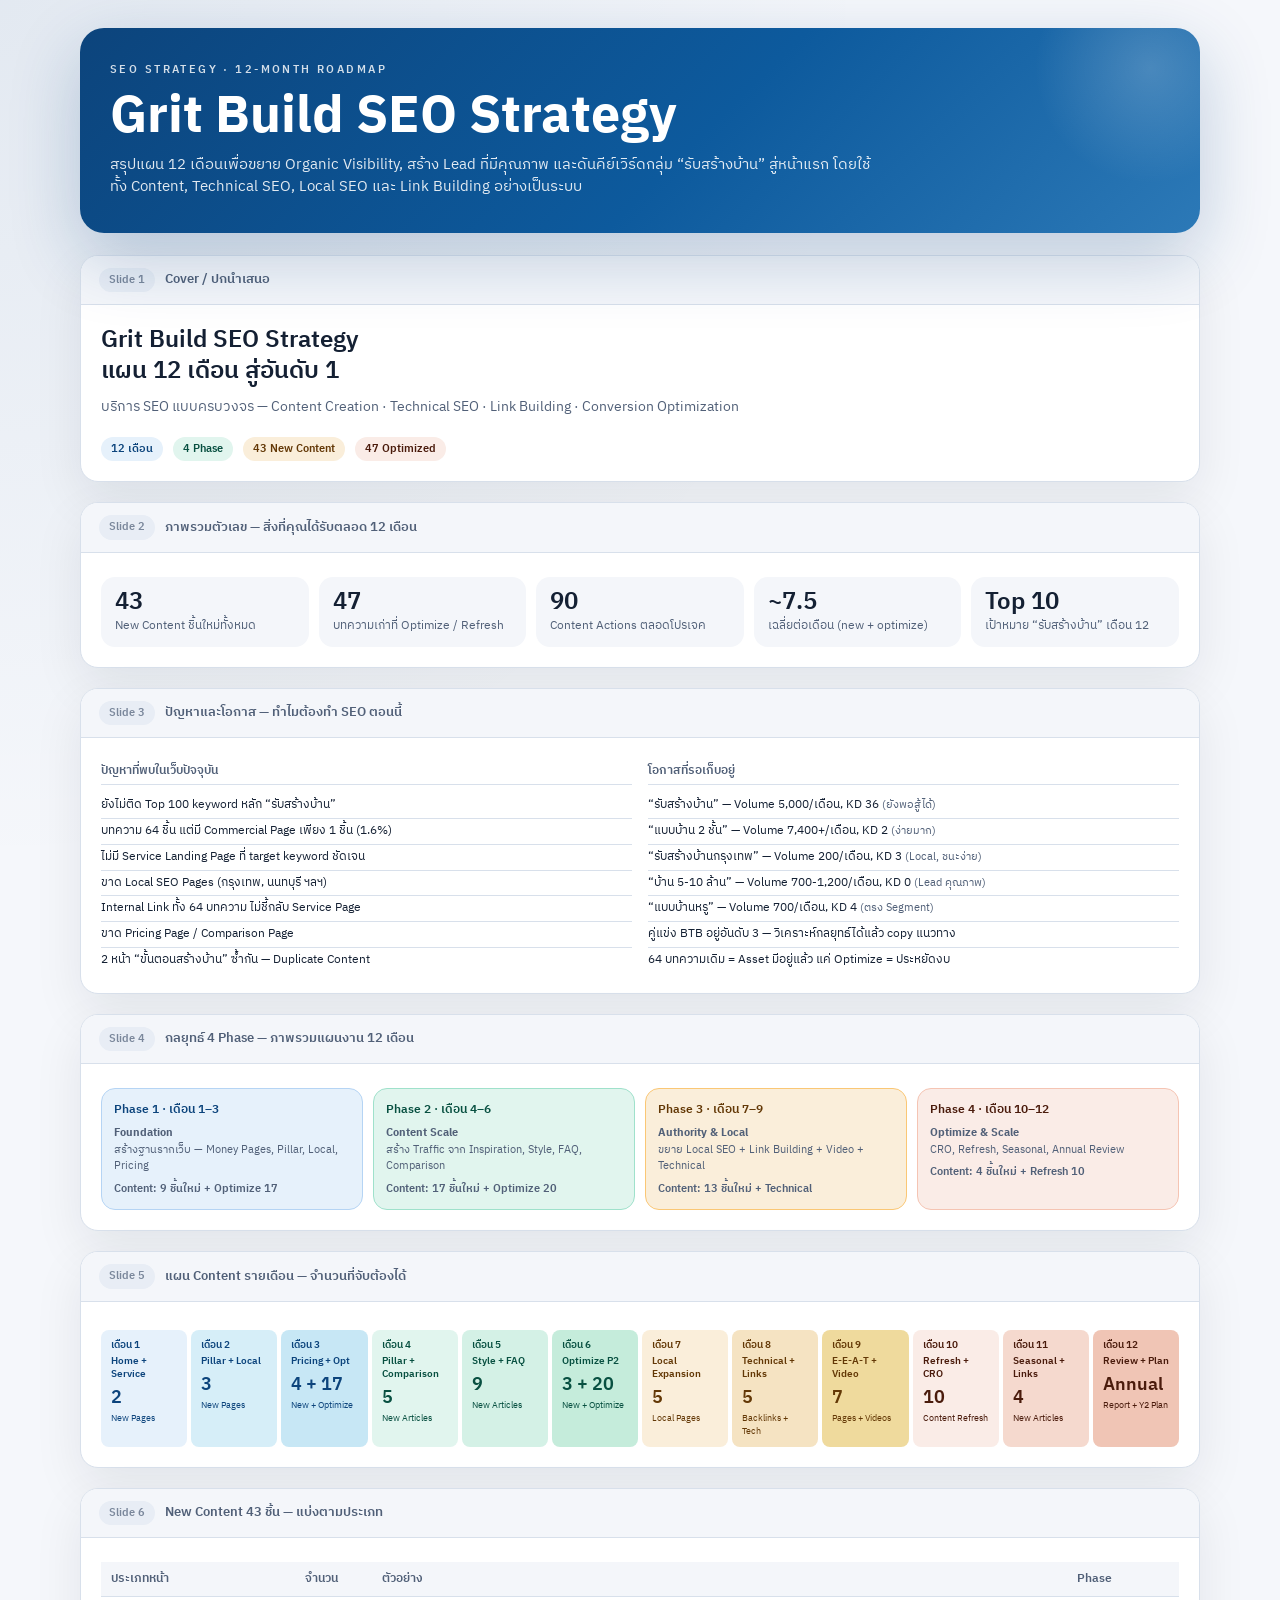
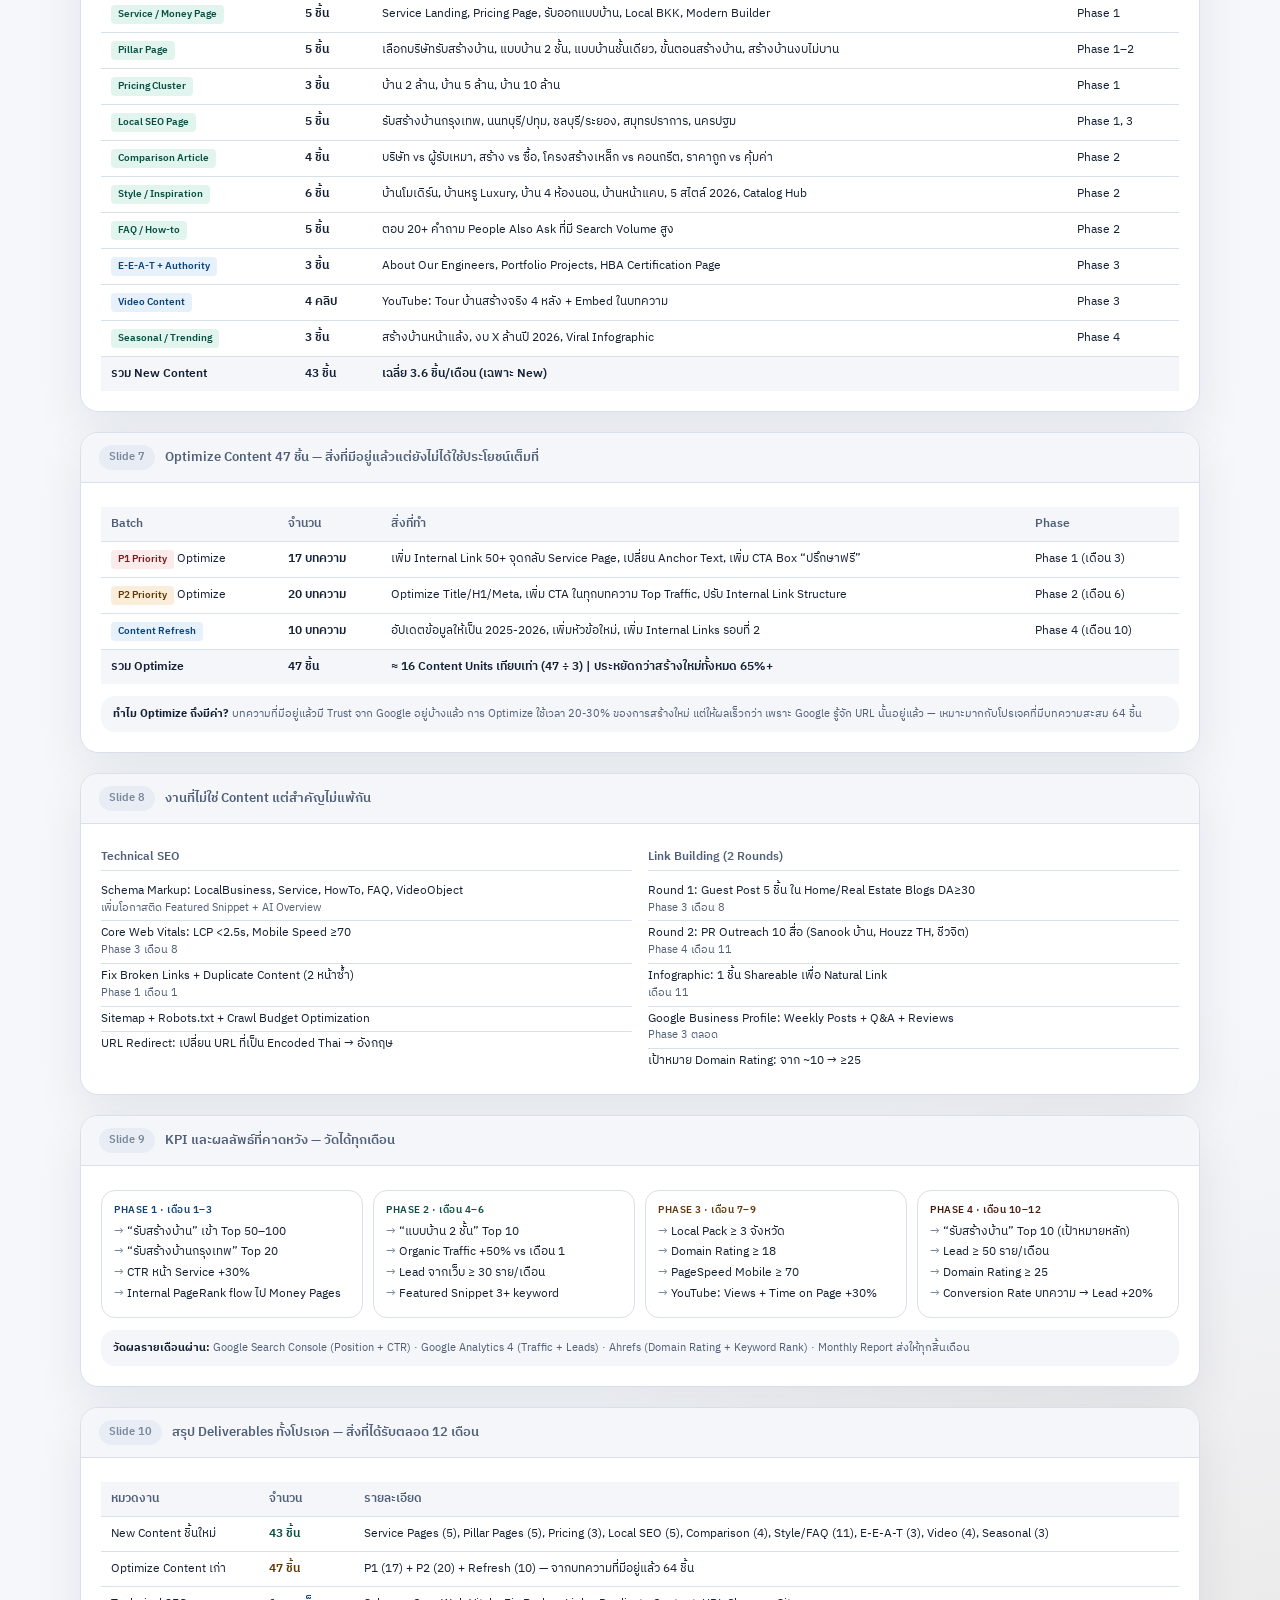
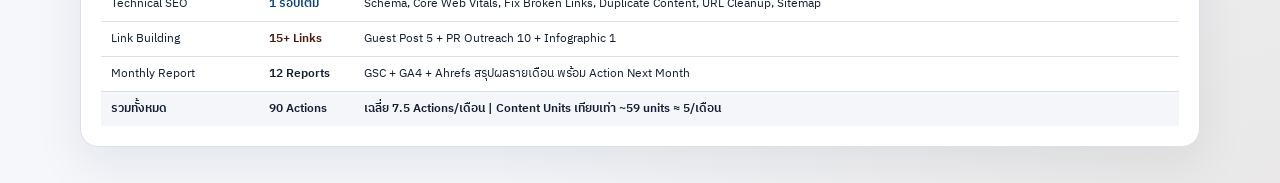
==== index.html @ d73e28b9 "Use SEO slide content as Pages homepage." ====
<!DOCTYPE html>
<html lang="th">
<head>
  <meta charset="UTF-8">
  <meta name="viewport" content="width=device-width, initial-scale=1.0">
  <title>Grit Build SEO Strategy 12 เดือน</title>
  <meta name="description" content="สไลด์สรุปแผน SEO 12 เดือนของ Grit Build ครอบคลุม content roadmap, technical SEO, KPI และ deliverables ทั้งโปรเจกต์">
  <link rel="preconnect" href="https://fonts.googleapis.com">
  <link rel="preconnect" href="https://fonts.gstatic.com" crossorigin>
  <link href="https://fonts.googleapis.com/css2?family=IBM+Plex+Sans+Thai:wght@300;400;500;600;700&display=swap" rel="stylesheet">
  <style>
    :root {
      --font-sans: 'IBM Plex Sans Thai', sans-serif;
      --color-bg: #f5f7fb;
      --color-panel: #ffffff;
      --color-background-secondary: #f4f6fa;
      --color-background-tertiary: #e8edf5;
      --color-border-tertiary: #d8e0eb;
      --color-text-primary: #142033;
      --color-text-secondary: #516078;
      --color-text-tertiary: #7a879b;
      --border-radius-md: 14px;
      --border-radius-lg: 18px;
      --shadow: 0 18px 50px rgba(15, 23, 42, 0.08);
    }

    * { box-sizing: border-box; margin: 0; padding: 0; }
    body {
      font-family: var(--font-sans);
      background:
        radial-gradient(circle at top left, rgba(12, 68, 124, 0.08), transparent 24%),
        radial-gradient(circle at bottom right, rgba(99, 56, 6, 0.08), transparent 22%),
        var(--color-bg);
      color: var(--color-text-primary);
      padding: 28px 18px 36px;
      line-height: 1.5;
    }

    .page {
      max-width: 1120px;
      margin: 0 auto;
    }

    .hero {
      background: linear-gradient(135deg, #0c447c 0%, #0d5a9d 55%, #2c79b7 100%);
      color: #fff;
      border-radius: 24px;
      padding: 34px 30px;
      box-shadow: 0 24px 70px rgba(12, 68, 124, 0.24);
      margin-bottom: 22px;
      position: relative;
      overflow: hidden;
    }

    .hero::after {
      content: '';
      position: absolute;
      width: 240px;
      height: 240px;
      right: -70px;
      top: -80px;
      border-radius: 50%;
      background: radial-gradient(circle, rgba(255,255,255,.18), transparent 68%);
    }

    .hero-kicker {
      font-size: 11px;
      letter-spacing: .22em;
      text-transform: uppercase;
      opacity: .82;
      margin-bottom: 10px;
      font-weight: 600;
    }

    .hero h1 {
      font-size: clamp(32px, 5vw, 52px);
      line-height: 1.1;
      margin-bottom: 8px;
    }

    .hero p {
      max-width: 760px;
      color: rgba(255,255,255,.88);
      font-size: 15px;
    }

    .sr-only {
      position: absolute;
      width: 1px;
      height: 1px;
      padding: 0;
      margin: -1px;
      overflow: hidden;
      clip: rect(0, 0, 0, 0);
      white-space: nowrap;
      border: 0;
    }

    .slides { display: flex; flex-direction: column; gap: 1.25rem; }
    .slide {
      border: 1px solid var(--color-border-tertiary);
      border-radius: var(--border-radius-lg);
      overflow: hidden;
      background: var(--color-panel);
      box-shadow: var(--shadow);
    }
    .slide-header {
      padding: 12px 18px;
      background: var(--color-background-secondary);
      border-bottom: 1px solid var(--color-border-tertiary);
      display: flex;
      align-items: center;
      gap: 10px;
      flex-wrap: wrap;
    }
    .slide-num {
      font-size: 11px;
      font-weight: 600;
      color: var(--color-text-tertiary);
      background: var(--color-background-tertiary);
      border-radius: 999px;
      padding: 4px 10px;
    }
    .slide-title { font-size: 13px; font-weight: 600; color: var(--color-text-secondary); }
    .slide-body { padding: 20px; }

    .big-title { font-size: 24px; font-weight: 600; color: var(--color-text-primary); line-height: 1.3; margin-bottom: 6px; }
    .sub-title { font-size: 14px; color: var(--color-text-secondary); }
    .tag { display: inline-block; font-size: 11px; padding: 4px 10px; border-radius: 99px; margin-right: 6px; margin-top: 8px; font-weight: 600; }
    .tag-blue { background: #E6F1FB; color: #0C447C; }
    .tag-teal { background: #E1F5EE; color: #085041; }
    .tag-amber { background: #FAEEDA; color: #633806; }
    .tag-coral { background: #FAECE7; color: #4A1B0C; }

    .metrics-row { display: grid; grid-template-columns: repeat(auto-fit, minmax(130px, 1fr)); gap: 10px; margin-top: 4px; }
    .metric { background: var(--color-background-secondary); border-radius: var(--border-radius-md); padding: 12px 14px; }
    .metric-val { font-size: 24px; font-weight: 600; color: var(--color-text-primary); line-height: 1.1; }
    .metric-label { font-size: 12px; color: var(--color-text-secondary); margin-top: 3px; line-height: 1.4; }

    .phase-grid { display: grid; grid-template-columns: repeat(auto-fit, minmax(140px, 1fr)); gap: 10px; margin-top: 4px; }
    .phase-card { border-radius: var(--border-radius-md); padding: 12px; border: 1px solid var(--color-border-tertiary); }
    .phase-card h4 { font-size: 12px; font-weight: 600; margin-bottom: 6px; }
    .phase-card p { font-size: 11px; color: var(--color-text-secondary); line-height: 1.5; }
    .phase-1 { background: #E6F1FB; border-color: #B5D4F4; }
    .phase-1 h4 { color: #0C447C; }
    .phase-2 { background: #E1F5EE; border-color: #9FE1CB; }
    .phase-2 h4 { color: #085041; }
    .phase-3 { background: #FAEEDA; border-color: #FAC775; }
    .phase-3 h4 { color: #633806; }
    .phase-4 { background: #FAECE7; border-color: #F5C4B3; }
    .phase-4 h4 { color: #4A1B0C; }

    .content-table { width: 100%; border-collapse: collapse; font-size: 12px; margin-top: 4px; }
    .content-table th { text-align: left; padding: 8px 10px; background: var(--color-background-secondary); color: var(--color-text-secondary); font-weight: 600; border-bottom: 1px solid var(--color-border-tertiary); }
    .content-table td { padding: 8px 10px; border-bottom: 1px solid var(--color-border-tertiary); vertical-align: top; color: var(--color-text-primary); }
    .content-table tr:last-child td { border-bottom: none; }
    .content-table .total td { font-weight: 600; background: var(--color-background-secondary); }

    .badge { display: inline-block; font-size: 10px; padding: 2px 7px; border-radius: 4px; font-weight: 600; white-space: nowrap; }
    .b-new { background: #E1F5EE; color: #085041; }
    .b-opt { background: #FAEEDA; color: #633806; }
    .b-tech { background: #E6F1FB; color: #0C447C; }
    .b-p1 { background: #FCEBEB; color: #791F1F; }

    .kpi-grid { display: grid; grid-template-columns: repeat(auto-fit, minmax(160px, 1fr)); gap: 10px; margin-top: 4px; }
    .kpi-card { border: 1px solid var(--color-border-tertiary); border-radius: var(--border-radius-md); padding: 12px; }
    .kpi-phase { font-size: 10px; font-weight: 600; color: var(--color-text-tertiary); margin-bottom: 4px; text-transform: uppercase; letter-spacing: 0.05em; }
    .kpi-item { font-size: 12px; color: var(--color-text-primary); padding: 2px 0; line-height: 1.4; }
    .kpi-item::before { content: "→ "; color: var(--color-text-tertiary); }

    .two-col { display: grid; grid-template-columns: 1fr 1fr; gap: 16px; margin-top: 4px; }
    .col-block h4 { font-size: 12px; font-weight: 600; color: var(--color-text-secondary); margin-bottom: 8px; padding-bottom: 4px; border-bottom: 1px solid var(--color-border-tertiary); }
    .col-block ul { list-style: none; padding: 0; }
    .col-block li { font-size: 12px; color: var(--color-text-primary); padding: 4px 0; border-bottom: 1px solid var(--color-border-tertiary); line-height: 1.4; }
    .col-block li:last-child { border-bottom: none; }
    .col-block li span { font-size: 11px; color: var(--color-text-secondary); }

    .month-strip { display: flex; gap: 4px; margin-top: 8px; flex-wrap: wrap; }
    .month-box { border-radius: 8px; padding: 8px 10px; min-width: 70px; flex: 1; }
    .month-box .mnum { font-size: 10px; font-weight: 600; margin-bottom: 2px; }
    .month-box .mtitle { font-size: 10px; font-weight: 600; line-height: 1.3; }
    .month-box .mcount { font-size: 18px; font-weight: 600; margin-top: 4px; }
    .month-box .munit { font-size: 9px; }
    .mb1 { background: #E6F1FB; color: #0C447C; }
    .mb2 { background: #D6EEF8; color: #0C447C; }
    .mb3 { background: #C7E7F5; color: #0C447C; }
    .mb4 { background: #E1F5EE; color: #085041; }
    .mb5 { background: #D4F1E6; color: #085041; }
    .mb6 { background: #C5ECDB; color: #085041; }
    .mb7 { background: #FAEEDA; color: #633806; }
    .mb8 { background: #F5E3C2; color: #633806; }
    .mb9 { background: #EFDA9D; color: #633806; }
    .mb10 { background: #FAECE7; color: #4A1B0C; }
    .mb11 { background: #F5D9CE; color: #4A1B0C; }
    .mb12 { background: #F0C5B5; color: #4A1B0C; }

    .note { font-size: 11px; color: var(--color-text-secondary); margin-top: 10px; line-height: 1.5; padding: 10px 12px; background: var(--color-background-secondary); border-radius: var(--border-radius-md); }
    .note strong { color: var(--color-text-primary); }

    @media (max-width: 860px) {
      body { padding: 16px 12px 28px; }
      .hero { padding: 24px 18px; border-radius: 18px; }
      .slide-body { padding: 16px; }
      .two-col { grid-template-columns: 1fr; }
      .content-table { display: block; overflow-x: auto; }
    }
  </style>
</head>
<body>
  <main class="page">
    <section class="hero">
      <div class="hero-kicker">SEO Strategy · 12-Month Roadmap</div>
      <h1>Grit Build SEO Strategy</h1>
      <p>สรุปแผน 12 เดือนเพื่อขยาย Organic Visibility, สร้าง Lead ที่มีคุณภาพ และดันคีย์เวิร์ดกลุ่ม “รับสร้างบ้าน” สู่หน้าแรก โดยใช้ทั้ง Content, Technical SEO, Local SEO และ Link Building อย่างเป็นระบบ</p>
    </section>

    <h2 class="sr-only">เนื้อหาสไลด์นำเสนอ Grit Build SEO Strategy 12 เดือน</h2>

    <div class="slides">

      <div class="slide">
        <div class="slide-header">
          <span class="slide-num">Slide 1</span>
          <span class="slide-title">Cover / ปกนำเสนอ</span>
        </div>
        <div class="slide-body">
          <p class="big-title">Grit Build SEO Strategy<br>แผน 12 เดือน สู่อันดับ 1</p>
          <p class="sub-title" style="margin-top:8px">บริการ SEO แบบครบวงจร — Content Creation · Technical SEO · Link Building · Conversion Optimization</p>
          <div style="margin-top:12px">
            <span class="tag tag-blue">12 เดือน</span>
            <span class="tag tag-teal">4 Phase</span>
            <span class="tag tag-amber">43 New Content</span>
            <span class="tag tag-coral">47 Optimized</span>
          </div>
        </div>
      </div>

      <div class="slide">
        <div class="slide-header">
          <span class="slide-num">Slide 2</span>
          <span class="slide-title">ภาพรวมตัวเลข — สิ่งที่คุณได้รับตลอด 12 เดือน</span>
        </div>
        <div class="slide-body">
          <div class="metrics-row">
            <div class="metric">
              <div class="metric-val">43</div>
              <div class="metric-label">New Content ชิ้นใหม่ทั้งหมด</div>
            </div>
            <div class="metric">
              <div class="metric-val">47</div>
              <div class="metric-label">บทความเก่าที่ Optimize / Refresh</div>
            </div>
            <div class="metric">
              <div class="metric-val">90</div>
              <div class="metric-label">Content Actions ตลอดโปรเจค</div>
            </div>
            <div class="metric">
              <div class="metric-val">~7.5</div>
              <div class="metric-label">เฉลี่ยต่อเดือน (new + optimize)</div>
            </div>
            <div class="metric">
              <div class="metric-val">Top 10</div>
              <div class="metric-label">เป้าหมาย “รับสร้างบ้าน” เดือน 12</div>
            </div>
          </div>
        </div>
      </div>

      <div class="slide">
        <div class="slide-header">
          <span class="slide-num">Slide 3</span>
          <span class="slide-title">ปัญหาและโอกาส — ทำไมต้องทำ SEO ตอนนี้</span>
        </div>
        <div class="slide-body">
          <div class="two-col">
            <div class="col-block">
              <h4>ปัญหาที่พบในเว็บปัจจุบัน</h4>
              <ul>
                <li>ยังไม่ติด Top 100 keyword หลัก “รับสร้างบ้าน”</li>
                <li>บทความ 64 ชิ้น แต่มี Commercial Page เพียง 1 ชิ้น (1.6%)</li>
                <li>ไม่มี Service Landing Page ที่ target keyword ชัดเจน</li>
                <li>ขาด Local SEO Pages (กรุงเทพ, นนทบุรี ฯลฯ)</li>
                <li>Internal Link ทั้ง 64 บทความ ไม่ชี้กลับ Service Page</li>
                <li>ขาด Pricing Page / Comparison Page</li>
                <li>2 หน้า “ขั้นตอนสร้างบ้าน” ซ้ำกัน — Duplicate Content</li>
              </ul>
            </div>
            <div class="col-block">
              <h4>โอกาสที่รอเก็บอยู่</h4>
              <ul>
                <li>“รับสร้างบ้าน” — Volume 5,000/เดือน, KD 36 <span>(ยังพอสู้ได้)</span></li>
                <li>“แบบบ้าน 2 ชั้น” — Volume 7,400+/เดือน, KD 2 <span>(ง่ายมาก)</span></li>
                <li>“รับสร้างบ้านกรุงเทพ” — Volume 200/เดือน, KD 3 <span>(Local, ชนะง่าย)</span></li>
                <li>“บ้าน 5-10 ล้าน” — Volume 700-1,200/เดือน, KD 0 <span>(Lead คุณภาพ)</span></li>
                <li>“แบบบ้านหรู” — Volume 700/เดือน, KD 4 <span>(ตรง Segment)</span></li>
                <li>คู่แข่ง BTB อยู่อันดับ 3 — วิเคราะห์กลยุทธ์ได้แล้ว copy แนวทาง</li>
                <li>64 บทความเดิม = Asset มีอยู่แล้ว แค่ Optimize = ประหยัดงบ</li>
              </ul>
            </div>
          </div>
        </div>
      </div>

      <div class="slide">
        <div class="slide-header">
          <span class="slide-num">Slide 4</span>
          <span class="slide-title">กลยุทธ์ 4 Phase — ภาพรวมแผนงาน 12 เดือน</span>
        </div>
        <div class="slide-body">
          <div class="phase-grid">
            <div class="phase-card phase-1">
              <h4>Phase 1 · เดือน 1–3</h4>
              <p><strong>Foundation</strong><br>สร้างฐานรากเว็บ — Money Pages, Pillar, Local, Pricing</p>
              <p style="margin-top:6px; font-size:11px; font-weight:600">Content: 9 ชิ้นใหม่ + Optimize 17</p>
            </div>
            <div class="phase-card phase-2">
              <h4>Phase 2 · เดือน 4–6</h4>
              <p><strong>Content Scale</strong><br>สร้าง Traffic จาก Inspiration, Style, FAQ, Comparison</p>
              <p style="margin-top:6px; font-size:11px; font-weight:600">Content: 17 ชิ้นใหม่ + Optimize 20</p>
            </div>
            <div class="phase-card phase-3">
              <h4>Phase 3 · เดือน 7–9</h4>
              <p><strong>Authority & Local</strong><br>ขยาย Local SEO + Link Building + Video + Technical</p>
              <p style="margin-top:6px; font-size:11px; font-weight:600">Content: 13 ชิ้นใหม่ + Technical</p>
            </div>
            <div class="phase-card phase-4">
              <h4>Phase 4 · เดือน 10–12</h4>
              <p><strong>Optimize & Scale</strong><br>CRO, Refresh, Seasonal, Annual Review</p>
              <p style="margin-top:6px; font-size:11px; font-weight:600">Content: 4 ชิ้นใหม่ + Refresh 10</p>
            </div>
          </div>
        </div>
      </div>

      <div class="slide">
        <div class="slide-header">
          <span class="slide-num">Slide 5</span>
          <span class="slide-title">แผน Content รายเดือน — จำนวนที่จับต้องได้</span>
        </div>
        <div class="slide-body">
          <div class="month-strip">
            <div class="month-box mb1"><div class="mnum">เดือน 1</div><div class="mtitle">Home + Service</div><div class="mcount">2</div><div class="munit">New Pages</div></div>
            <div class="month-box mb2"><div class="mnum">เดือน 2</div><div class="mtitle">Pillar + Local</div><div class="mcount">3</div><div class="munit">New Pages</div></div>
            <div class="month-box mb3"><div class="mnum">เดือน 3</div><div class="mtitle">Pricing + Opt</div><div class="mcount">4 + 17</div><div class="munit">New + Optimize</div></div>
            <div class="month-box mb4"><div class="mnum">เดือน 4</div><div class="mtitle">Pillar + Comparison</div><div class="mcount">5</div><div class="munit">New Articles</div></div>
            <div class="month-box mb5"><div class="mnum">เดือน 5</div><div class="mtitle">Style + FAQ</div><div class="mcount">9</div><div class="munit">New Articles</div></div>
            <div class="month-box mb6"><div class="mnum">เดือน 6</div><div class="mtitle">Optimize P2</div><div class="mcount">3 + 20</div><div class="munit">New + Optimize</div></div>
            <div class="month-box mb7"><div class="mnum">เดือน 7</div><div class="mtitle">Local Expansion</div><div class="mcount">5</div><div class="munit">Local Pages</div></div>
            <div class="month-box mb8"><div class="mnum">เดือน 8</div><div class="mtitle">Technical + Links</div><div class="mcount">5</div><div class="munit">Backlinks + Tech</div></div>
            <div class="month-box mb9"><div class="mnum">เดือน 9</div><div class="mtitle">E-E-A-T + Video</div><div class="mcount">7</div><div class="munit">Pages + Videos</div></div>
            <div class="month-box mb10"><div class="mnum">เดือน 10</div><div class="mtitle">Refresh + CRO</div><div class="mcount">10</div><div class="munit">Content Refresh</div></div>
            <div class="month-box mb11"><div class="mnum">เดือน 11</div><div class="mtitle">Seasonal + Links</div><div class="mcount">4</div><div class="munit">New Articles</div></div>
            <div class="month-box mb12"><div class="mnum">เดือน 12</div><div class="mtitle">Review + Plan</div><div class="mcount">Annual</div><div class="munit">Report + Y2 Plan</div></div>
          </div>
        </div>
      </div>

      <div class="slide">
        <div class="slide-header">
          <span class="slide-num">Slide 6</span>
          <span class="slide-title">New Content 43 ชิ้น — แบ่งตามประเภท</span>
        </div>
        <div class="slide-body">
          <table class="content-table">
            <thead>
              <tr><th>ประเภทหน้า</th><th>จำนวน</th><th>ตัวอย่าง</th><th>Phase</th></tr>
            </thead>
            <tbody>
              <tr><td><span class="badge b-new">Service / Money Page</span></td><td style="font-weight:600">5 ชิ้น</td><td>Service Landing, Pricing Page, รับออกแบบบ้าน, Local BKK, Modern Builder</td><td>Phase 1</td></tr>
              <tr><td><span class="badge b-new">Pillar Page</span></td><td style="font-weight:600">5 ชิ้น</td><td>เลือกบริษัทรับสร้างบ้าน, แบบบ้าน 2 ชั้น, แบบบ้านชั้นเดียว, ขั้นตอนสร้างบ้าน, สร้างบ้านงบไม่บาน</td><td>Phase 1–2</td></tr>
              <tr><td><span class="badge b-new">Pricing Cluster</span></td><td style="font-weight:600">3 ชิ้น</td><td>บ้าน 2 ล้าน, บ้าน 5 ล้าน, บ้าน 10 ล้าน</td><td>Phase 1</td></tr>
              <tr><td><span class="badge b-new">Local SEO Page</span></td><td style="font-weight:600">5 ชิ้น</td><td>รับสร้างบ้านกรุงเทพ, นนทบุรี/ปทุม, ชลบุรี/ระยอง, สมุทรปราการ, นครปฐม</td><td>Phase 1, 3</td></tr>
              <tr><td><span class="badge b-new">Comparison Article</span></td><td style="font-weight:600">4 ชิ้น</td><td>บริษัท vs ผู้รับเหมา, สร้าง vs ซื้อ, โครงสร้างเหล็ก vs คอนกรีต, ราคาถูก vs คุ้มค่า</td><td>Phase 2</td></tr>
              <tr><td><span class="badge b-new">Style / Inspiration</span></td><td style="font-weight:600">6 ชิ้น</td><td>บ้านโมเดิร์น, บ้านหรู Luxury, บ้าน 4 ห้องนอน, บ้านหน้าแคบ, 5 สไตล์ 2026, Catalog Hub</td><td>Phase 2</td></tr>
              <tr><td><span class="badge b-new">FAQ / How-to</span></td><td style="font-weight:600">5 ชิ้น</td><td>ตอบ 20+ คำถาม People Also Ask ที่มี Search Volume สูง</td><td>Phase 2</td></tr>
              <tr><td><span class="badge b-tech">E-E-A-T + Authority</span></td><td style="font-weight:600">3 ชิ้น</td><td>About Our Engineers, Portfolio Projects, HBA Certification Page</td><td>Phase 3</td></tr>
              <tr><td><span class="badge b-tech">Video Content</span></td><td style="font-weight:600">4 คลิป</td><td>YouTube: Tour บ้านสร้างจริง 4 หลัง + Embed ในบทความ</td><td>Phase 3</td></tr>
              <tr><td><span class="badge b-new">Seasonal / Trending</span></td><td style="font-weight:600">3 ชิ้น</td><td>สร้างบ้านหน้าแล้ง, งบ X ล้านปี 2026, Viral Infographic</td><td>Phase 4</td></tr>
              <tr class="total"><td>รวม New Content</td><td>43 ชิ้น</td><td colspan="2">เฉลี่ย 3.6 ชิ้น/เดือน (เฉพาะ New)</td></tr>
            </tbody>
          </table>
        </div>
      </div>

      <div class="slide">
        <div class="slide-header">
          <span class="slide-num">Slide 7</span>
          <span class="slide-title">Optimize Content 47 ชิ้น — สิ่งที่มีอยู่แล้วแต่ยังไม่ได้ใช้ประโยชน์เต็มที่</span>
        </div>
        <div class="slide-body">
          <table class="content-table">
            <thead>
              <tr><th>Batch</th><th>จำนวน</th><th>สิ่งที่ทำ</th><th>Phase</th></tr>
            </thead>
            <tbody>
              <tr><td><span class="badge b-p1">P1 Priority</span> Optimize</td><td style="font-weight:600">17 บทความ</td><td>เพิ่ม Internal Link 50+ จุดกลับ Service Page, เปลี่ยน Anchor Text, เพิ่ม CTA Box “ปรึกษาฟรี”</td><td>Phase 1 (เดือน 3)</td></tr>
              <tr><td><span class="badge b-opt">P2 Priority</span> Optimize</td><td style="font-weight:600">20 บทความ</td><td>Optimize Title/H1/Meta, เพิ่ม CTA ในทุกบทความ Top Traffic, ปรับ Internal Link Structure</td><td>Phase 2 (เดือน 6)</td></tr>
              <tr><td><span class="badge b-tech">Content Refresh</span></td><td style="font-weight:600">10 บทความ</td><td>อัปเดตข้อมูลให้เป็น 2025-2026, เพิ่มหัวข้อใหม่, เพิ่ม Internal Links รอบที่ 2</td><td>Phase 4 (เดือน 10)</td></tr>
              <tr class="total"><td>รวม Optimize</td><td>47 ชิ้น</td><td colspan="2">≈ 16 Content Units เทียบเท่า (47 ÷ 3) | ประหยัดกว่าสร้างใหม่ทั้งหมด 65%+</td></tr>
            </tbody>
          </table>
          <p class="note" style="margin-top:12px"><strong>ทำไม Optimize ถึงมีค่า?</strong> บทความที่มีอยู่แล้วมี Trust จาก Google อยู่บ้างแล้ว การ Optimize ใช้เวลา 20-30% ของการสร้างใหม่ แต่ให้ผลเร็วกว่า เพราะ Google รู้จัก URL นั้นอยู่แล้ว — เหมาะมากกับโปรเจคที่มีบทความสะสม 64 ชิ้น</p>
        </div>
      </div>

      <div class="slide">
        <div class="slide-header">
          <span class="slide-num">Slide 8</span>
          <span class="slide-title">งานที่ไม่ใช่ Content แต่สำคัญไม่แพ้กัน</span>
        </div>
        <div class="slide-body">
          <div class="two-col">
            <div class="col-block">
              <h4>Technical SEO</h4>
              <ul>
                <li>Schema Markup: LocalBusiness, Service, HowTo, FAQ, VideoObject<br><span>เพิ่มโอกาสติด Featured Snippet + AI Overview</span></li>
                <li>Core Web Vitals: LCP &lt;2.5s, Mobile Speed ≥70<br><span>Phase 3 เดือน 8</span></li>
                <li>Fix Broken Links + Duplicate Content (2 หน้าซ้ำ)<br><span>Phase 1 เดือน 1</span></li>
                <li>Sitemap + Robots.txt + Crawl Budget Optimization</li>
                <li>URL Redirect: เปลี่ยน URL ที่เป็น Encoded Thai → อังกฤษ</li>
              </ul>
            </div>
            <div class="col-block">
              <h4>Link Building (2 Rounds)</h4>
              <ul>
                <li>Round 1: Guest Post 5 ชิ้น ใน Home/Real Estate Blogs DA≥30<br><span>Phase 3 เดือน 8</span></li>
                <li>Round 2: PR Outreach 10 สื่อ (Sanook บ้าน, Houzz TH, ชีวจิต)<br><span>Phase 4 เดือน 11</span></li>
                <li>Infographic: 1 ชิ้น Shareable เพื่อ Natural Link<br><span>เดือน 11</span></li>
                <li>Google Business Profile: Weekly Posts + Q&A + Reviews<br><span>Phase 3 ตลอด</span></li>
                <li>เป้าหมาย Domain Rating: จาก ~10 → ≥25</li>
              </ul>
            </div>
          </div>
        </div>
      </div>

      <div class="slide">
        <div class="slide-header">
          <span class="slide-num">Slide 9</span>
          <span class="slide-title">KPI และผลลัพธ์ที่คาดหวัง — วัดได้ทุกเดือน</span>
        </div>
        <div class="slide-body">
          <div class="kpi-grid">
            <div class="kpi-card">
              <div class="kpi-phase" style="color:#0C447C">Phase 1 · เดือน 1–3</div>
              <div class="kpi-item">“รับสร้างบ้าน” เข้า Top 50–100</div>
              <div class="kpi-item">“รับสร้างบ้านกรุงเทพ” Top 20</div>
              <div class="kpi-item">CTR หน้า Service +30%</div>
              <div class="kpi-item">Internal PageRank flow ไป Money Pages</div>
            </div>
            <div class="kpi-card">
              <div class="kpi-phase" style="color:#085041">Phase 2 · เดือน 4–6</div>
              <div class="kpi-item">“แบบบ้าน 2 ชั้น” Top 10</div>
              <div class="kpi-item">Organic Traffic +50% vs เดือน 1</div>
              <div class="kpi-item">Lead จากเว็บ ≥ 30 ราย/เดือน</div>
              <div class="kpi-item">Featured Snippet 3+ keyword</div>
            </div>
            <div class="kpi-card">
              <div class="kpi-phase" style="color:#633806">Phase 3 · เดือน 7–9</div>
              <div class="kpi-item">Local Pack ≥ 3 จังหวัด</div>
              <div class="kpi-item">Domain Rating ≥ 18</div>
              <div class="kpi-item">PageSpeed Mobile ≥ 70</div>
              <div class="kpi-item">YouTube: Views + Time on Page +30%</div>
            </div>
            <div class="kpi-card">
              <div class="kpi-phase" style="color:#4A1B0C">Phase 4 · เดือน 10–12</div>
              <div class="kpi-item">“รับสร้างบ้าน” Top 10 (เป้าหมายหลัก)</div>
              <div class="kpi-item">Lead ≥ 50 ราย/เดือน</div>
              <div class="kpi-item">Domain Rating ≥ 25</div>
              <div class="kpi-item">Conversion Rate บทความ → Lead +20%</div>
            </div>
          </div>
          <p class="note" style="margin-top:12px"><strong>วัดผลรายเดือนผ่าน:</strong> Google Search Console (Position + CTR) · Google Analytics 4 (Traffic + Leads) · Ahrefs (Domain Rating + Keyword Rank) · Monthly Report ส่งให้ทุกสิ้นเดือน</p>
        </div>
      </div>

      <div class="slide">
        <div class="slide-header">
          <span class="slide-num">Slide 10</span>
          <span class="slide-title">สรุป Deliverables ทั้งโปรเจค — สิ่งที่ได้รับตลอด 12 เดือน</span>
        </div>
        <div class="slide-body">
          <table class="content-table">
            <thead>
              <tr><th>หมวดงาน</th><th>จำนวน</th><th>รายละเอียด</th></tr>
            </thead>
            <tbody>
              <tr><td>New Content ชิ้นใหม่</td><td style="font-weight:600; color:#085041">43 ชิ้น</td><td>Service Pages (5), Pillar Pages (5), Pricing (3), Local SEO (5), Comparison (4), Style/FAQ (11), E-E-A-T (3), Video (4), Seasonal (3)</td></tr>
              <tr><td>Optimize Content เก่า</td><td style="font-weight:600; color:#633806">47 ชิ้น</td><td>P1 (17) + P2 (20) + Refresh (10) — จากบทความที่มีอยู่แล้ว 64 ชิ้น</td></tr>
              <tr><td>Technical SEO</td><td style="font-weight:600; color:#0C447C">1 รอบเต็ม</td><td>Schema, Core Web Vitals, Fix Broken Links, Duplicate Content, URL Cleanup, Sitemap</td></tr>
              <tr><td>Link Building</td><td style="font-weight:600; color:#4A1B0C">15+ Links</td><td>Guest Post 5 + PR Outreach 10 + Infographic 1</td></tr>
              <tr><td>Monthly Report</td><td style="font-weight:600">12 Reports</td><td>GSC + GA4 + Ahrefs สรุปผลรายเดือน พร้อม Action Next Month</td></tr>
              <tr class="total"><td>รวมทั้งหมด</td><td>90 Actions</td><td>เฉลี่ย 7.5 Actions/เดือน | Content Units เทียบเท่า ~59 units ≈ 5/เดือน</td></tr>
            </tbody>
          </table>
        </div>
      </div>

    </div>
  </main>
</body>
</html>
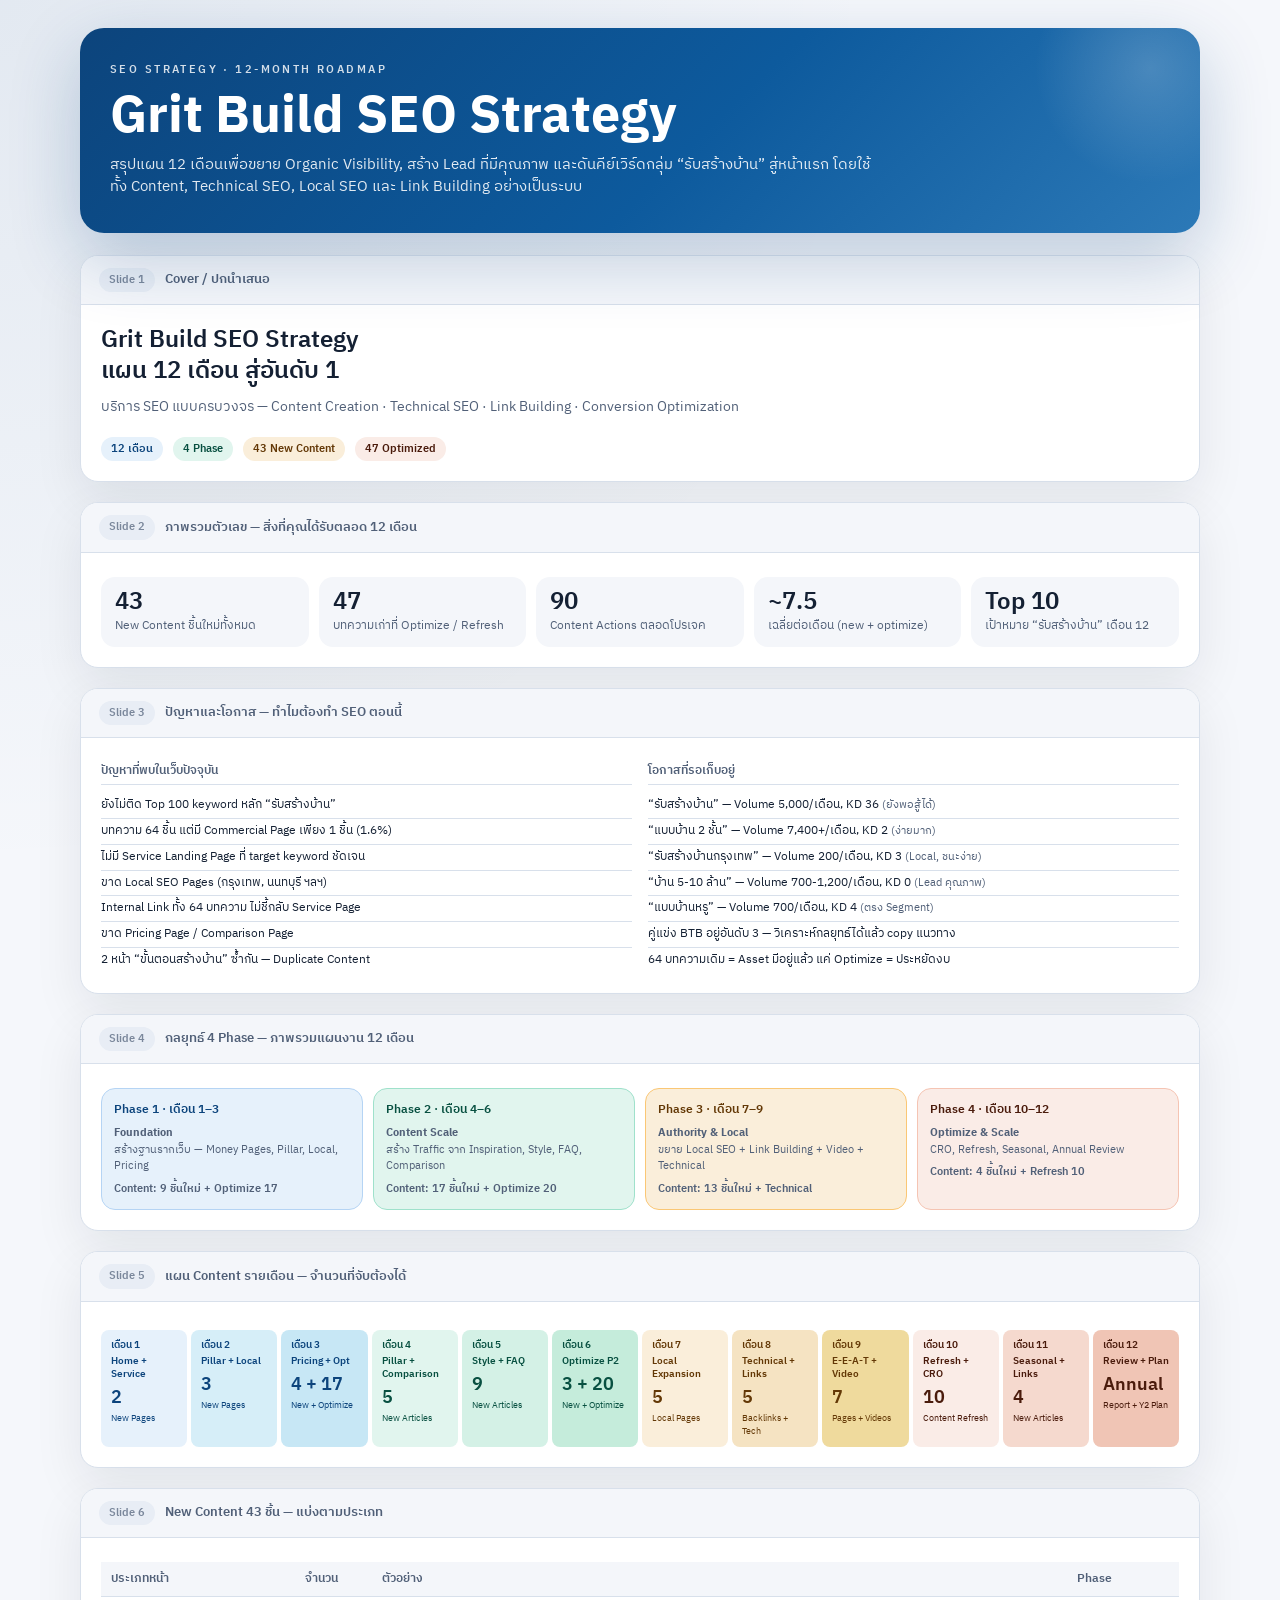
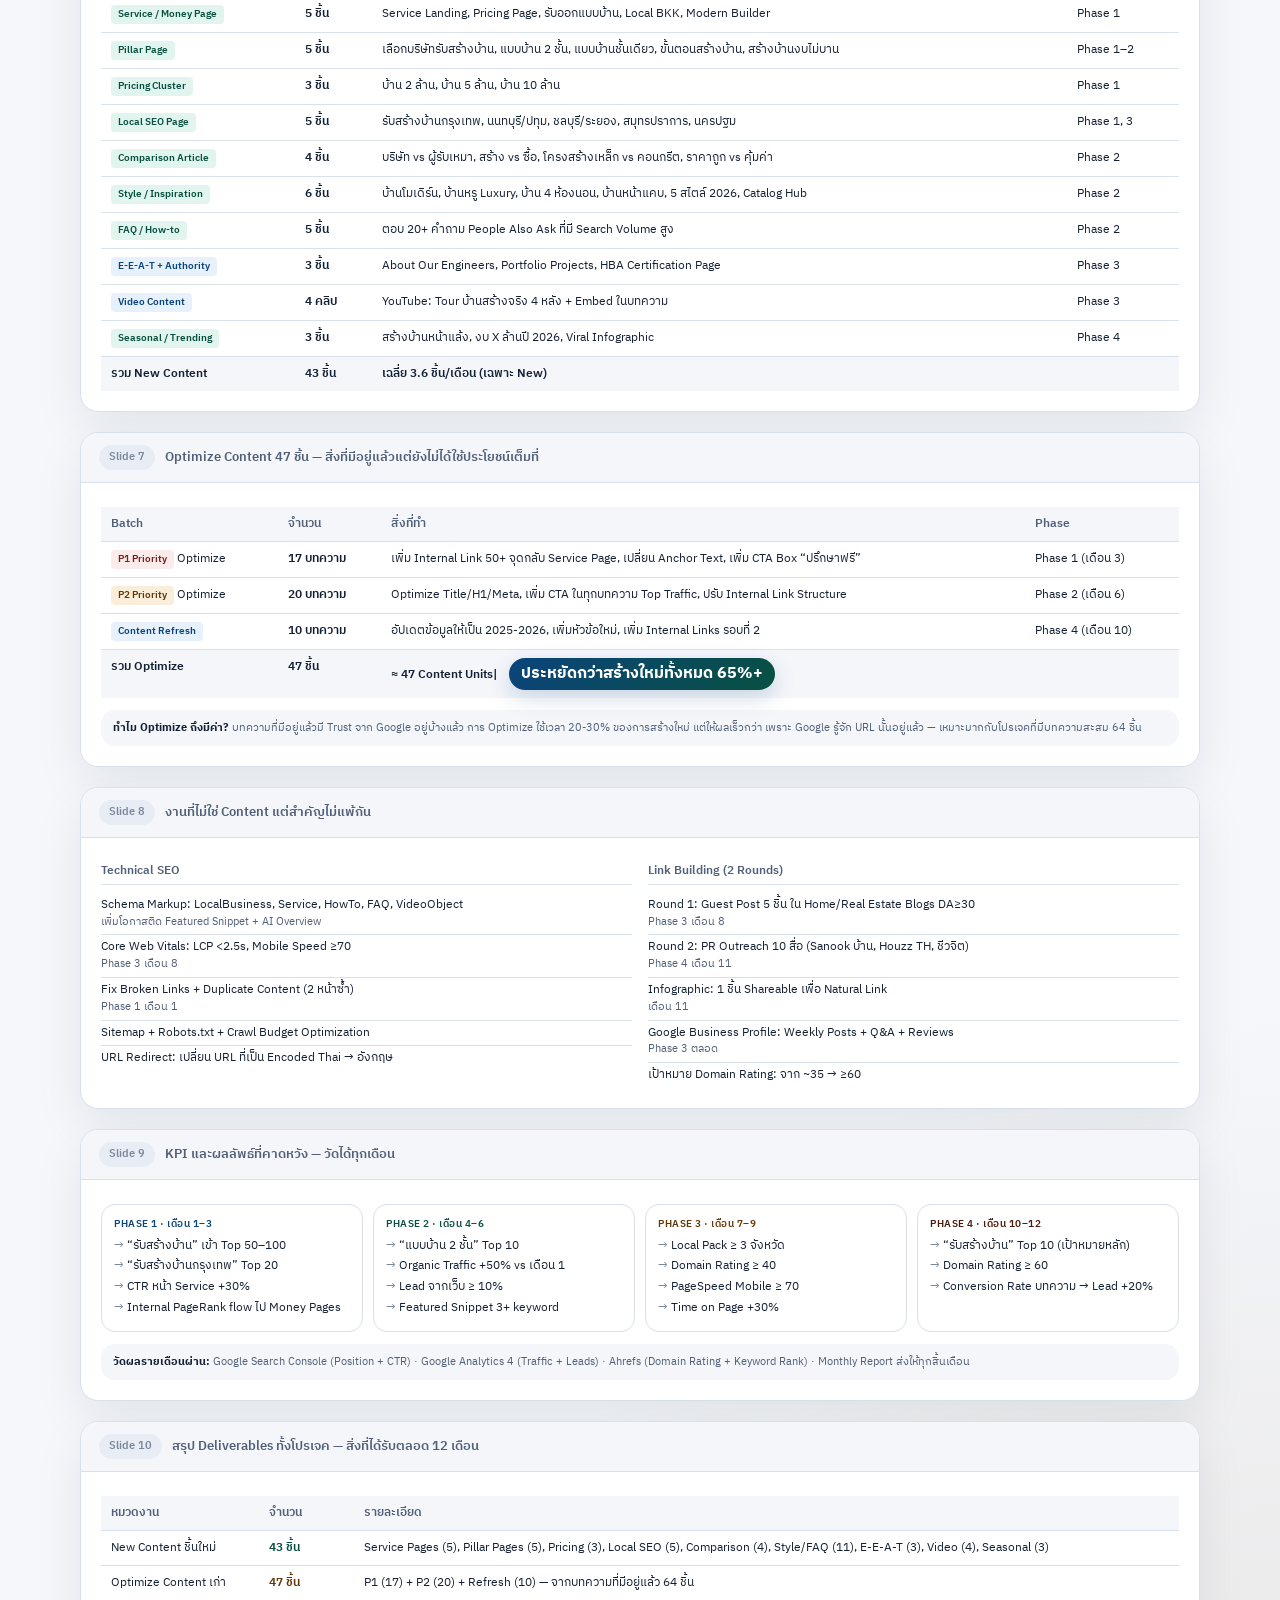
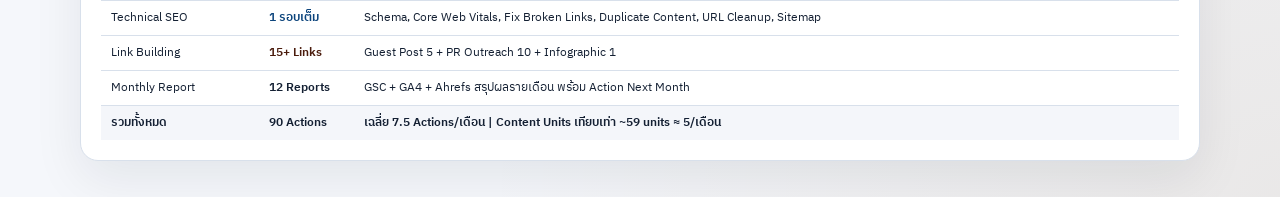
==== commit 4168c3eb: "Highlight savings message on homepage." ====
--- a/index.html
+++ b/index.html
@@ -155,6 +155,20 @@
     .content-table td { padding: 8px 10px; border-bottom: 1px solid var(--color-border-tertiary); vertical-align: top; color: var(--color-text-primary); }
     .content-table tr:last-child td { border-bottom: none; }
     .content-table .total td { font-weight: 600; background: var(--color-background-secondary); }
+    .saving-highlight {
+      display: inline-flex;
+      align-items: center;
+      margin-left: 8px;
+      padding: 6px 12px;
+      border-radius: 999px;
+      background: linear-gradient(135deg, #0c447c 0%, #085041 100%);
+      color: #ffffff;
+      font-size: 16px;
+      font-weight: 700;
+      line-height: 1.25;
+      box-shadow: 0 8px 22px rgba(12, 68, 124, 0.18);
+      white-space: nowrap;
+    }
 
     .badge { display: inline-block; font-size: 10px; padding: 2px 7px; border-radius: 4px; font-weight: 600; white-space: nowrap; }
     .b-new { background: #E1F5EE; color: #085041; }
@@ -396,7 +410,7 @@
               <tr><td><span class="badge b-p1">P1 Priority</span> Optimize</td><td style="font-weight:600">17 บทความ</td><td>เพิ่ม Internal Link 50+ จุดกลับ Service Page, เปลี่ยน Anchor Text, เพิ่ม CTA Box “ปรึกษาฟรี”</td><td>Phase 1 (เดือน 3)</td></tr>
               <tr><td><span class="badge b-opt">P2 Priority</span> Optimize</td><td style="font-weight:600">20 บทความ</td><td>Optimize Title/H1/Meta, เพิ่ม CTA ในทุกบทความ Top Traffic, ปรับ Internal Link Structure</td><td>Phase 2 (เดือน 6)</td></tr>
               <tr><td><span class="badge b-tech">Content Refresh</span></td><td style="font-weight:600">10 บทความ</td><td>อัปเดตข้อมูลให้เป็น 2025-2026, เพิ่มหัวข้อใหม่, เพิ่ม Internal Links รอบที่ 2</td><td>Phase 4 (เดือน 10)</td></tr>
-              <tr class="total"><td>รวม Optimize</td><td>47 ชิ้น</td><td colspan="2">≈ 16 Content Units เทียบเท่า (47 ÷ 3) | ประหยัดกว่าสร้างใหม่ทั้งหมด 65%+</td></tr>
+              <tr class="total"><td>รวม Optimize</td><td>47 ชิ้น</td><td colspan="2">≈ 47 Content Units| <span class="saving-highlight">ประหยัดกว่าสร้างใหม่ทั้งหมด 65%+</span></td></tr>
             </tbody>
           </table>
           <p class="note" style="margin-top:12px"><strong>ทำไม Optimize ถึงมีค่า?</strong> บทความที่มีอยู่แล้วมี Trust จาก Google อยู่บ้างแล้ว การ Optimize ใช้เวลา 20-30% ของการสร้างใหม่ แต่ให้ผลเร็วกว่า เพราะ Google รู้จัก URL นั้นอยู่แล้ว — เหมาะมากกับโปรเจคที่มีบทความสะสม 64 ชิ้น</p>
@@ -427,7 +441,7 @@
                 <li>Round 2: PR Outreach 10 สื่อ (Sanook บ้าน, Houzz TH, ชีวจิต)<br><span>Phase 4 เดือน 11</span></li>
                 <li>Infographic: 1 ชิ้น Shareable เพื่อ Natural Link<br><span>เดือน 11</span></li>
                 <li>Google Business Profile: Weekly Posts + Q&A + Reviews<br><span>Phase 3 ตลอด</span></li>
-                <li>เป้าหมาย Domain Rating: จาก ~10 → ≥25</li>
+                <li>เป้าหมาย Domain Rating: จาก ~35 → ≥60</li>
               </ul>
             </div>
           </div>
@@ -452,21 +466,20 @@
               <div class="kpi-phase" style="color:#085041">Phase 2 · เดือน 4–6</div>
               <div class="kpi-item">“แบบบ้าน 2 ชั้น” Top 10</div>
               <div class="kpi-item">Organic Traffic +50% vs เดือน 1</div>
-              <div class="kpi-item">Lead จากเว็บ ≥ 30 ราย/เดือน</div>
+              <div class="kpi-item">Lead จากเว็บ ≥ 10%</div>
               <div class="kpi-item">Featured Snippet 3+ keyword</div>
             </div>
             <div class="kpi-card">
               <div class="kpi-phase" style="color:#633806">Phase 3 · เดือน 7–9</div>
               <div class="kpi-item">Local Pack ≥ 3 จังหวัด</div>
-              <div class="kpi-item">Domain Rating ≥ 18</div>
+              <div class="kpi-item">Domain Rating ≥ 40</div>
               <div class="kpi-item">PageSpeed Mobile ≥ 70</div>
-              <div class="kpi-item">YouTube: Views + Time on Page +30%</div>
+              <div class="kpi-item">Time on Page +30%</div>
             </div>
             <div class="kpi-card">
               <div class="kpi-phase" style="color:#4A1B0C">Phase 4 · เดือน 10–12</div>
               <div class="kpi-item">“รับสร้างบ้าน” Top 10 (เป้าหมายหลัก)</div>
-              <div class="kpi-item">Lead ≥ 50 ราย/เดือน</div>
-              <div class="kpi-item">Domain Rating ≥ 25</div>
+              <div class="kpi-item">Domain Rating ≥ 60</div>
               <div class="kpi-item">Conversion Rate บทความ → Lead +20%</div>
             </div>
           </div>
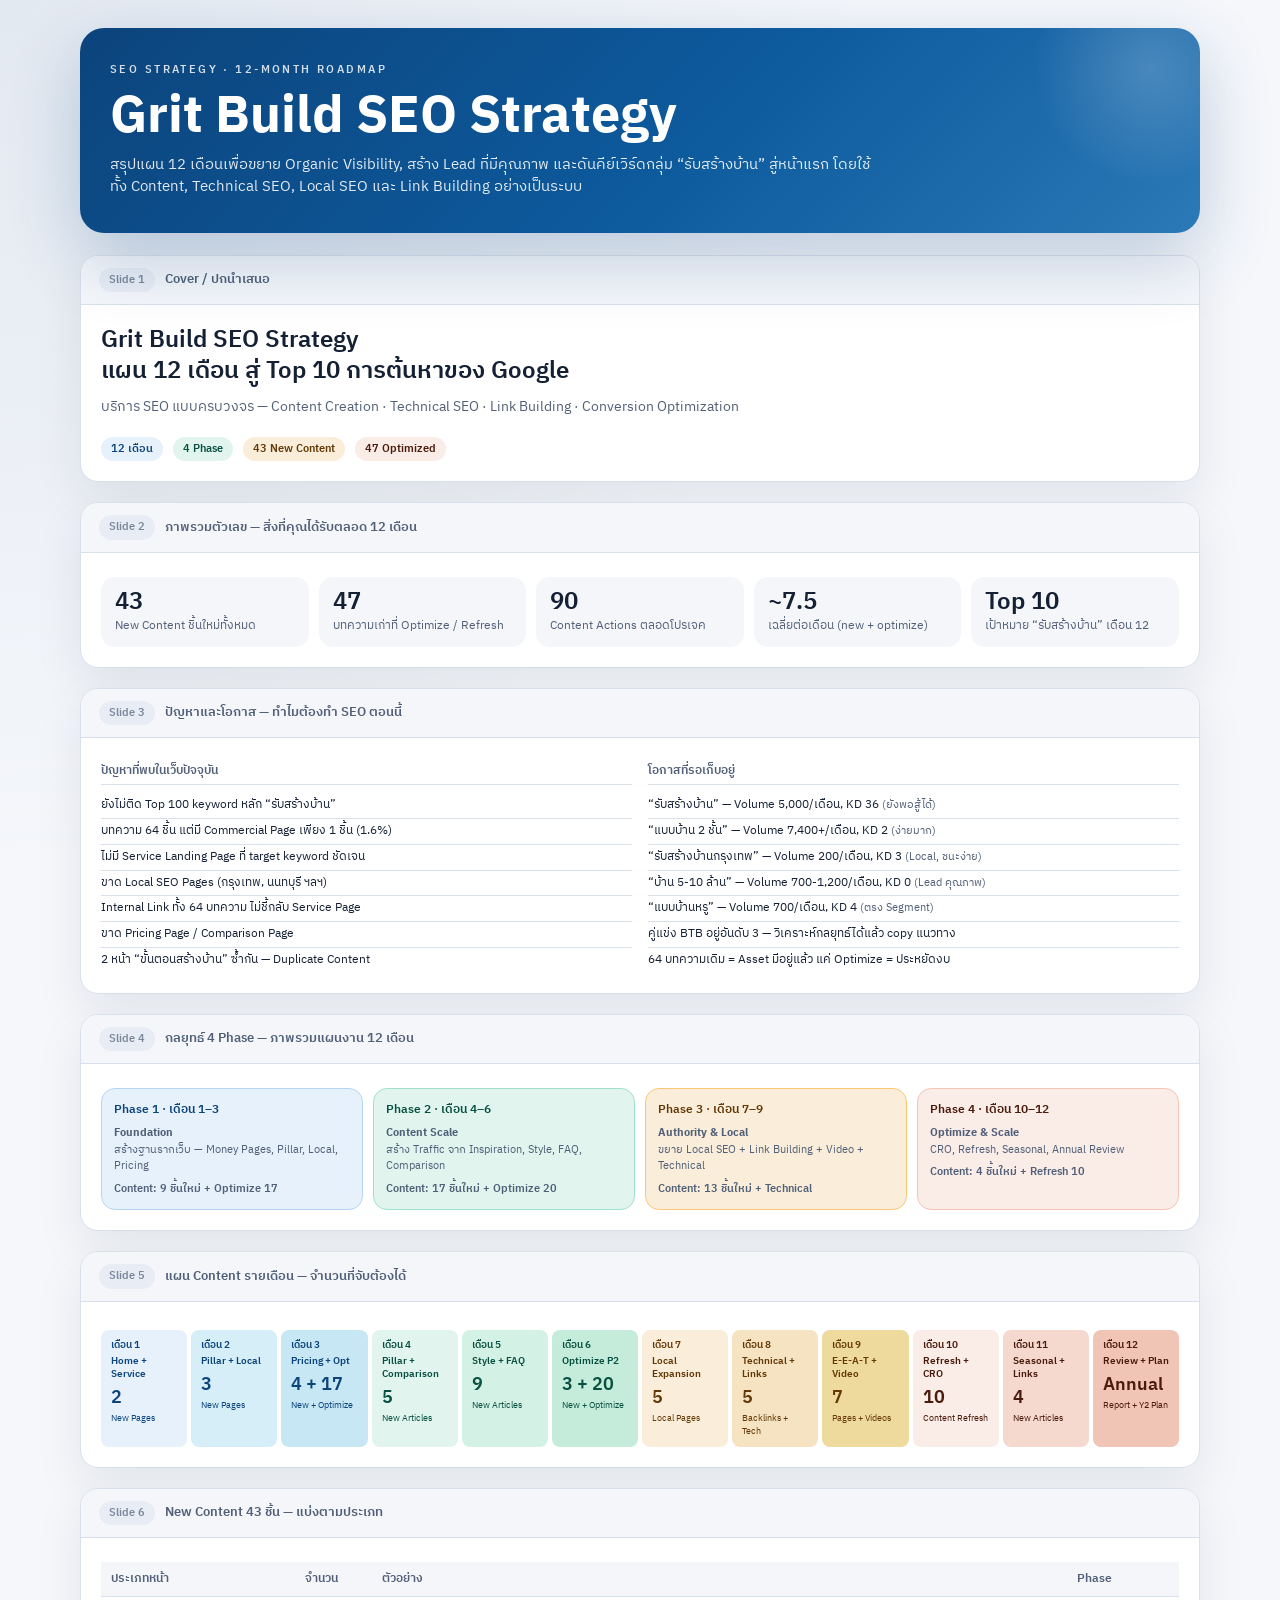
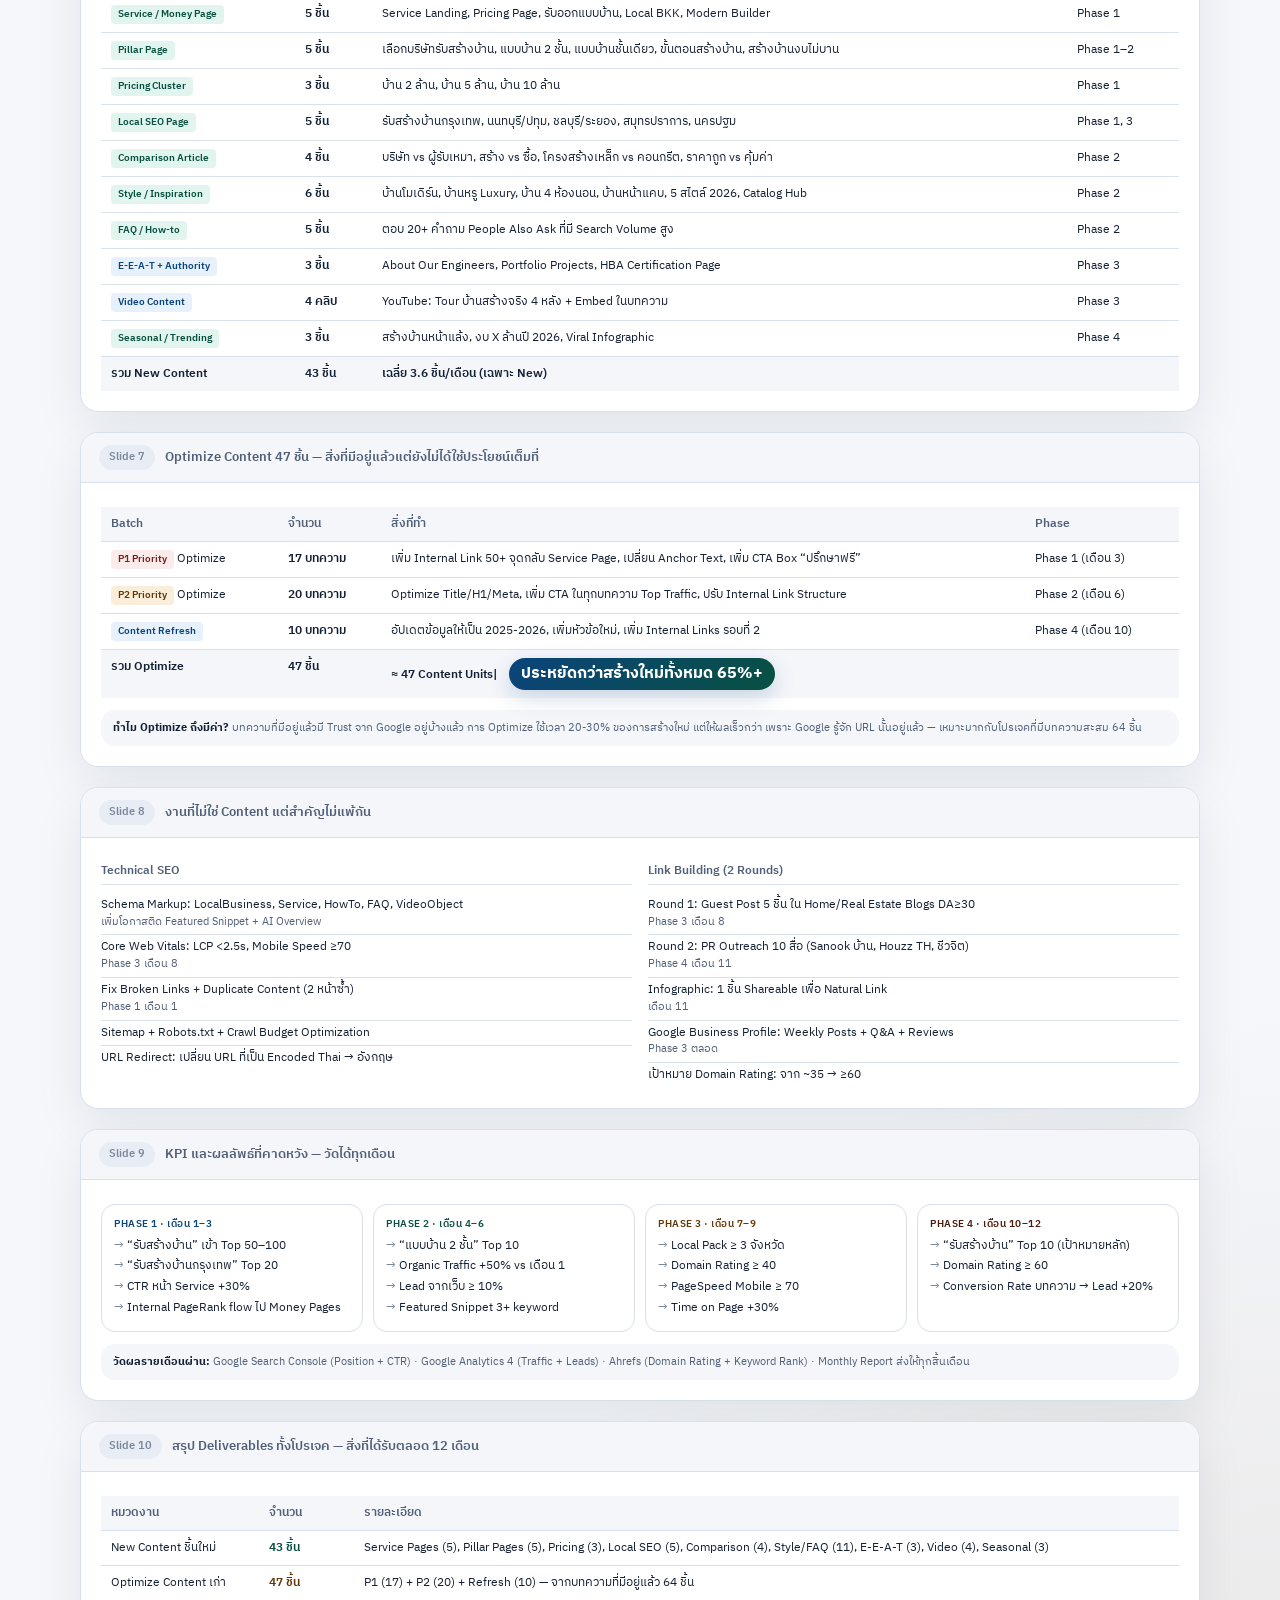
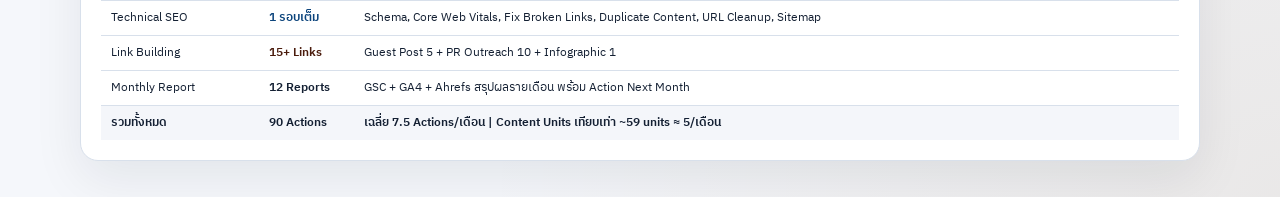
==== commit ccd92f83: "Update homepage hero copy for Google Top 10 goal." ====
--- a/index.html
+++ b/index.html
@@ -238,7 +238,7 @@
           <span class="slide-title">Cover / ปกนำเสนอ</span>
         </div>
         <div class="slide-body">
-          <p class="big-title">Grit Build SEO Strategy<br>แผน 12 เดือน สู่อันดับ 1</p>
+          <p class="big-title">Grit Build SEO Strategy<br>แผน 12 เดือน สู่ Top 10 การต้นหาของ Google</p>
           <p class="sub-title" style="margin-top:8px">บริการ SEO แบบครบวงจร — Content Creation · Technical SEO · Link Building · Conversion Optimization</p>
           <div style="margin-top:12px">
             <span class="tag tag-blue">12 เดือน</span>
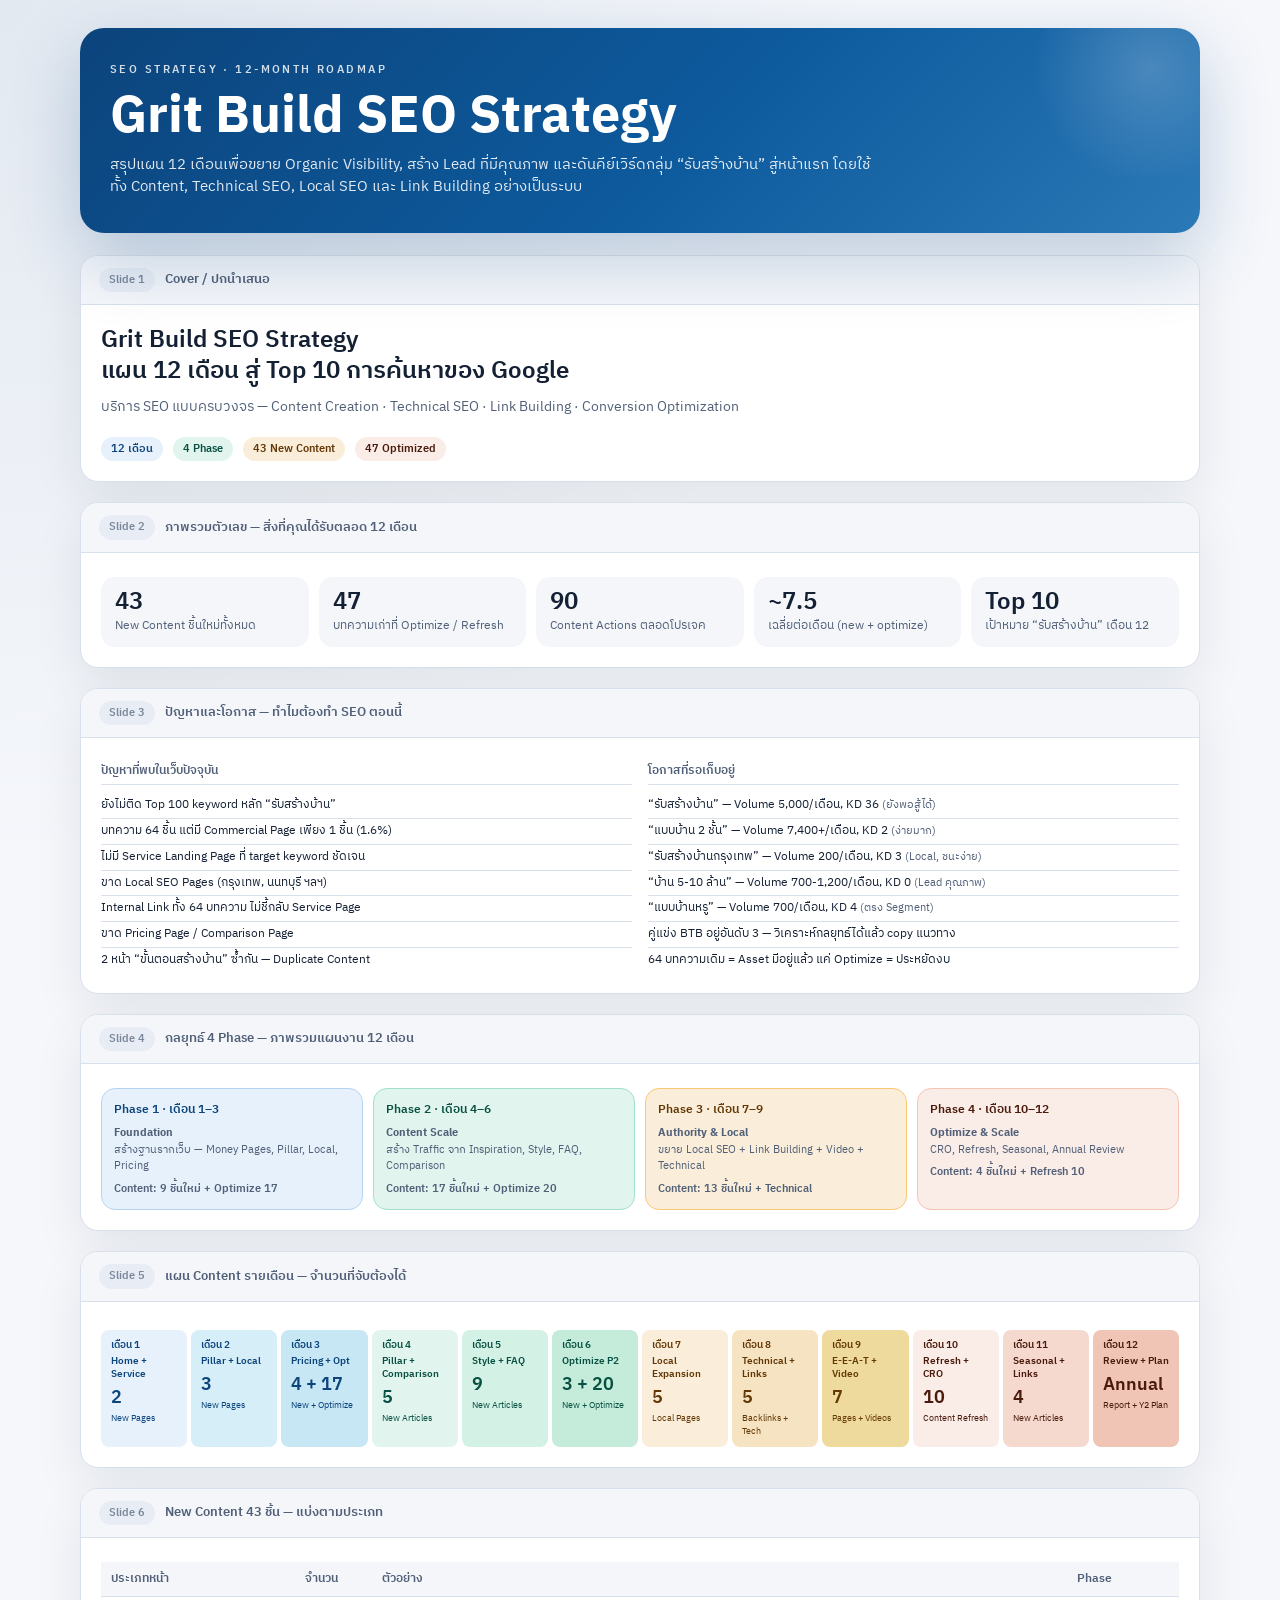
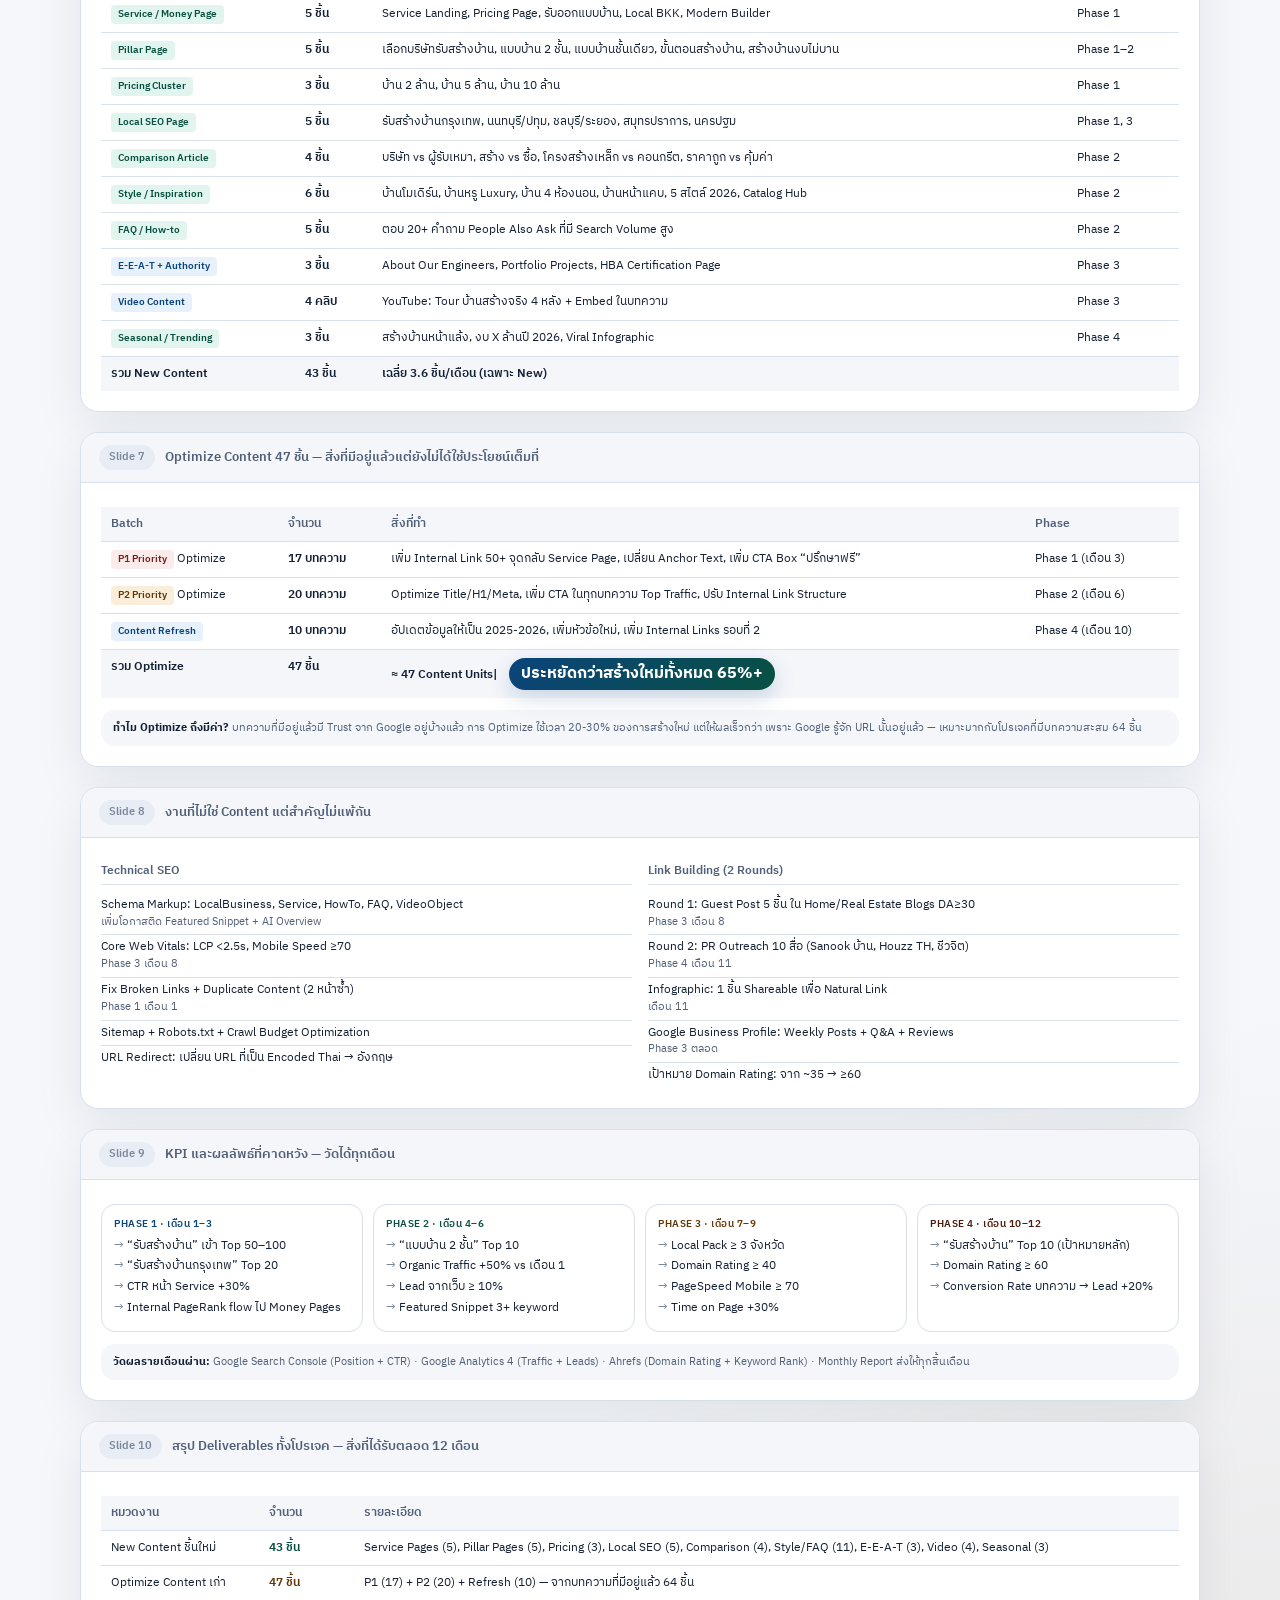
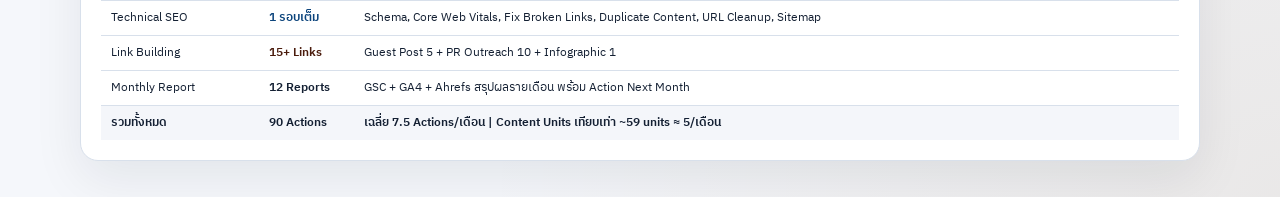
==== commit ff6b4a28: "Update homepage content." ====
--- a/index.html
+++ b/index.html
@@ -238,7 +238,7 @@
           <span class="slide-title">Cover / ปกนำเสนอ</span>
         </div>
         <div class="slide-body">
-          <p class="big-title">Grit Build SEO Strategy<br>แผน 12 เดือน สู่ Top 10 การต้นหาของ Google</p>
+          <p class="big-title">Grit Build SEO Strategy<br>แผน 12 เดือน สู่ Top 10 การค้นหาของ Google</p>
           <p class="sub-title" style="margin-top:8px">บริการ SEO แบบครบวงจร — Content Creation · Technical SEO · Link Building · Conversion Optimization</p>
           <div style="margin-top:12px">
             <span class="tag tag-blue">12 เดือน</span>
